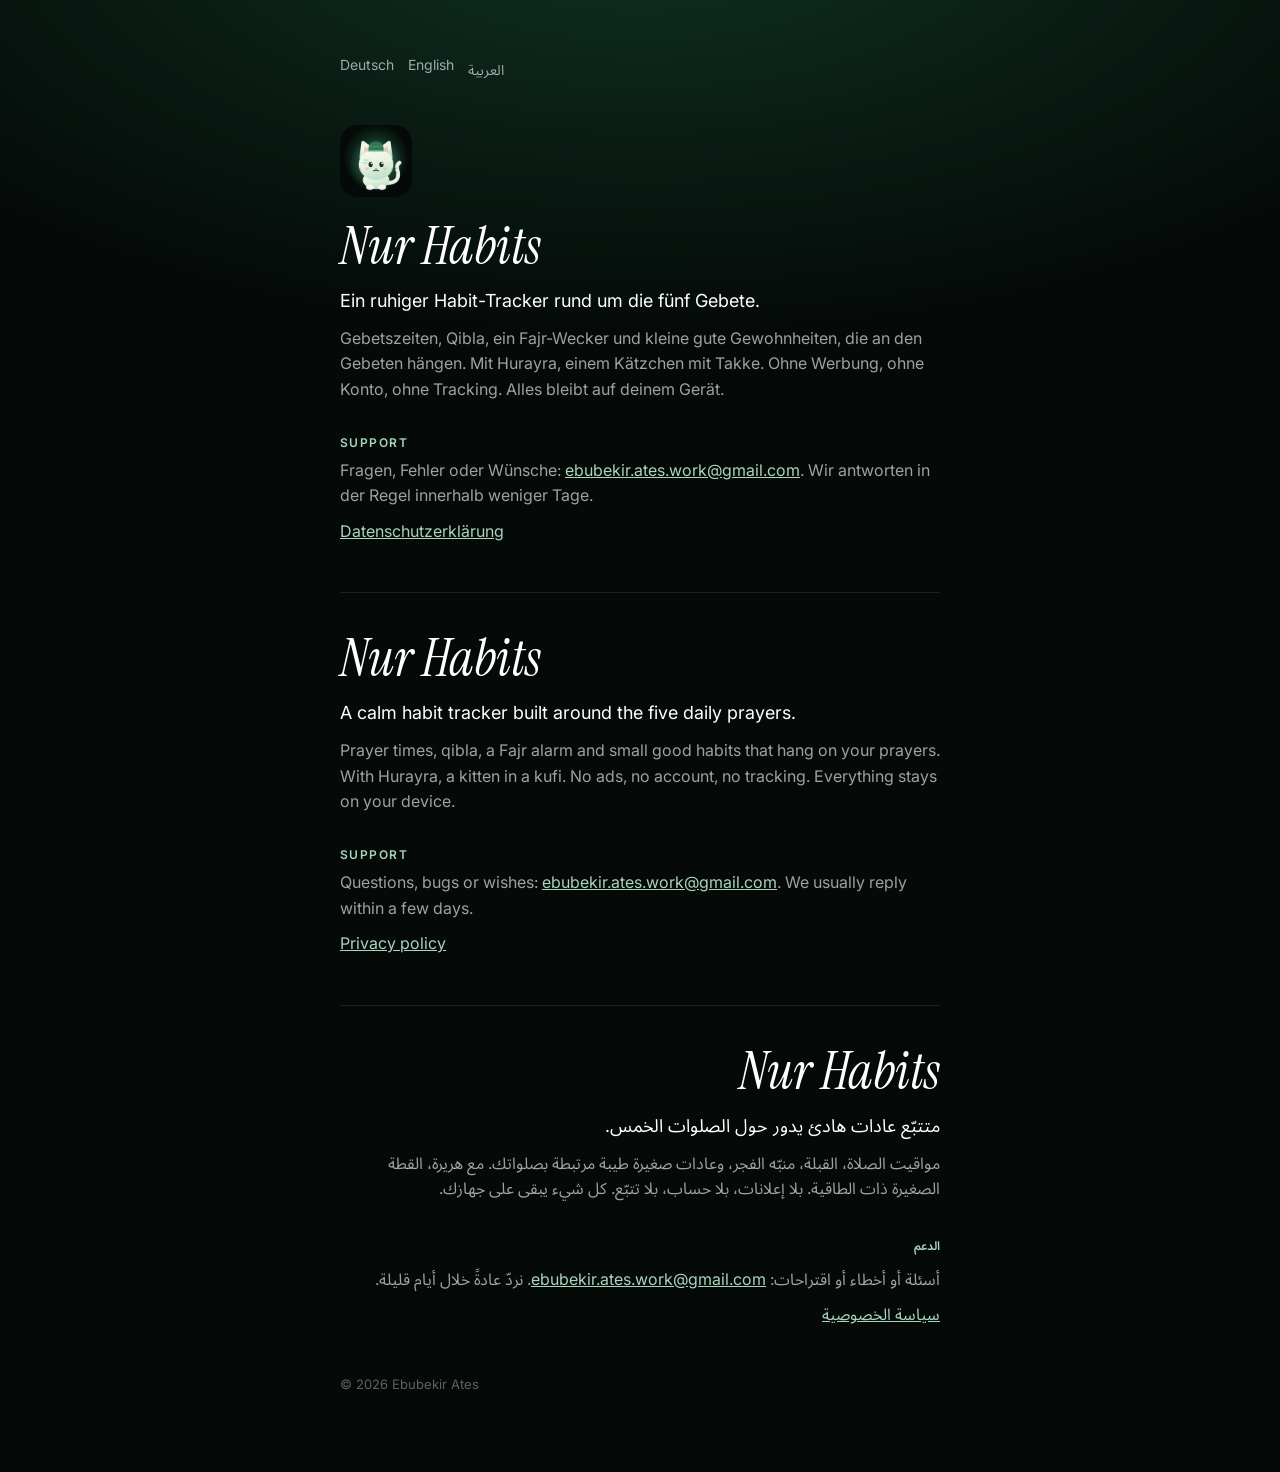
==== index.html @ 1c362f7b "Nur Habits: Startseite und Datenschutz (DE/EN/AR) Co-Authored-By: Claude Opus 5.5 <noreply@anthropic" ====
<!doctype html>
<html lang="de">
<head>
<meta charset="utf-8">
<meta name="viewport" content="width=device-width, initial-scale=1">
<title>Nur Habits</title>
<meta name="description" content="Nur Habits – ein ruhiger Habit-Tracker rund um die fünf Gebete. A calm habit tracker built around the five daily prayers.">
<link rel="icon" href="icon.png">
<link rel="stylesheet" href="https://fonts.googleapis.com/css2?family=Inter:wght@400;600&family=Instrument+Serif:ital@1&family=Noto+Sans+Arabic:wght@400;600&display=swap">
<link rel="stylesheet" href="style.css">
</head>
<body>
<main>
  <nav><a href="#de">Deutsch</a><a href="#en">English</a><a href="#ar">العربية</a></nav>
  <img class="logo" src="icon.png" alt="Nur Habits">
  <section id="de" lang="de">
    <h1>Nur Habits</h1>
    <p class="lead">Ein ruhiger Habit-Tracker rund um die fünf Gebete.</p>
    <p>Gebetszeiten, Qibla, ein Fajr-Wecker und kleine gute Gewohnheiten, die an den Gebeten hängen. Mit Hurayra, einem Kätzchen mit Takke. Ohne Werbung, ohne Konto, ohne Tracking. Alles bleibt auf deinem Gerät.</p>
    <h2>Support</h2>
    <p>Fragen, Fehler oder Wünsche: <a href="mailto:ebubekir.ates.work@gmail.com">ebubekir.ates.work@gmail.com</a>. Wir antworten in der Regel innerhalb weniger Tage.</p>
    <p><a href="datenschutz.html#de">Datenschutzerklärung</a></p>
  </section>
  <section id="en" lang="en">
    <h1>Nur Habits</h1>
    <p class="lead">A calm habit tracker built around the five daily prayers.</p>
    <p>Prayer times, qibla, a Fajr alarm and small good habits that hang on your prayers. With Hurayra, a kitten in a kufi. No ads, no account, no tracking. Everything stays on your device.</p>
    <h2>Support</h2>
    <p>Questions, bugs or wishes: <a href="mailto:ebubekir.ates.work@gmail.com">ebubekir.ates.work@gmail.com</a>. We usually reply within a few days.</p>
    <p><a href="datenschutz.html#en">Privacy policy</a></p>
  </section>
  <section id="ar" lang="ar" dir="rtl">
    <h1>Nur Habits</h1>
    <p class="lead">متتبّع عادات هادئ يدور حول الصلوات الخمس.</p>
    <p>مواقيت الصلاة، القبلة، منبّه الفجر، وعادات صغيرة طيبة مرتبطة بصلواتك. مع هريرة، القطة الصغيرة ذات الطاقية. بلا إعلانات، بلا حساب، بلا تتبّع. كل شيء يبقى على جهازك.</p>
    <h2>الدعم</h2>
    <p>أسئلة أو أخطاء أو اقتراحات: <a href="mailto:ebubekir.ates.work@gmail.com">ebubekir.ates.work@gmail.com</a>. نردّ عادةً خلال أيام قليلة.</p>
    <p><a href="datenschutz.html#ar">سياسة الخصوصية</a></p>
  </section>
  <footer>© 2026 Ebubekir Ates</footer>
</main>
</body>
</html>
---- style.css ----
:root { --bg: #050907; --ink: #fff; --dim: rgba(255,255,255,.62); --faint: rgba(255,255,255,.36); --mint: #A8D5BC; --line: rgba(255,255,255,.1); }
* { box-sizing: border-box; }
body { margin: 0; background: radial-gradient(120% 80% at 50% -10%, #0F3324 0%, var(--bg) 60%) fixed, var(--bg); color: var(--ink); font-family: 'Inter', -apple-system, 'Segoe UI', 'Noto Sans Arabic', sans-serif; }
main { max-width: 640px; margin: 0 auto; padding: 56px 20px 80px; }
nav { display: flex; gap: 14px; font-size: 14px; margin-bottom: 40px; }
nav a { color: var(--dim); text-decoration: none; } nav a:hover { color: var(--mint); }
.logo { width: 72px; height: 72px; border-radius: 18px; margin-bottom: 20px; }
h1 { font-family: 'Instrument Serif', Georgia, serif; font-style: italic; font-weight: 400; font-size: 52px; line-height: 1; margin: 0 0 14px; }
h2 { font-size: 12px; font-weight: 600; letter-spacing: .12em; text-transform: uppercase; color: var(--mint); margin: 32px 0 8px; }
section[dir=rtl] h2 { letter-spacing: 0; }
p, li { font-size: 16px; line-height: 1.6; color: var(--dim); margin: 0 0 10px; }
p.lead { font-size: 18px; color: var(--ink); }
a { color: var(--mint); }
ul { padding-inline-start: 20px; margin: 0 0 10px; }
section + section { border-top: 1px solid var(--line); margin-top: 48px; padding-top: 40px; }
footer { margin-top: 48px; font-size: 13px; color: var(--faint); }
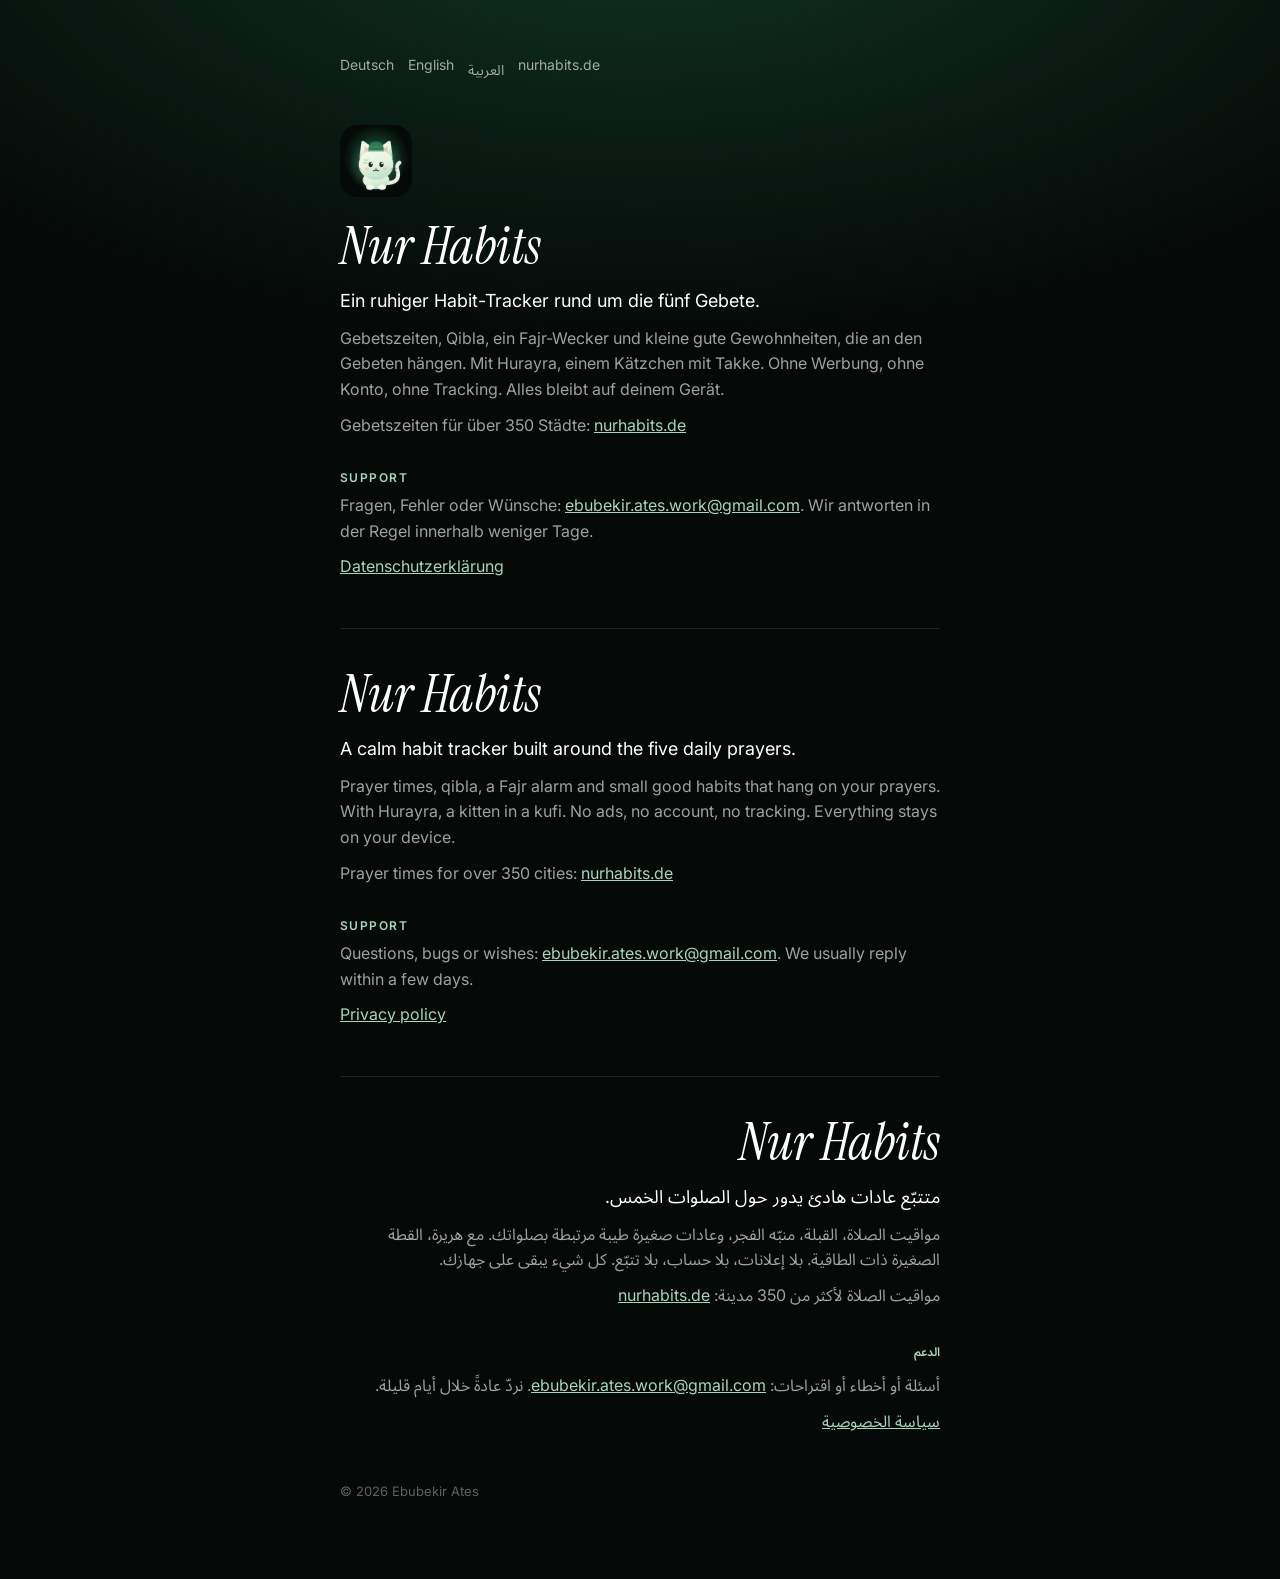
==== commit 7ebe9bad: "Startseite: Link auf nurhabits.de (Gebetszeiten für über 350 Städte) Co-Authored-By: Claude Opus 5.5" ====
--- a/index.html
+++ b/index.html
@@ -11,12 +11,13 @@
 </head>
 <body>
 <main>
-  <nav><a href="#de">Deutsch</a><a href="#en">English</a><a href="#ar">العربية</a></nav>
+  <nav><a href="#de">Deutsch</a><a href="#en">English</a><a href="#ar">العربية</a><a href="https://nurhabits.de/">nurhabits.de</a></nav>
   <img class="logo" src="icon.png" alt="Nur Habits">
   <section id="de" lang="de">
     <h1>Nur Habits</h1>
     <p class="lead">Ein ruhiger Habit-Tracker rund um die fünf Gebete.</p>
     <p>Gebetszeiten, Qibla, ein Fajr-Wecker und kleine gute Gewohnheiten, die an den Gebeten hängen. Mit Hurayra, einem Kätzchen mit Takke. Ohne Werbung, ohne Konto, ohne Tracking. Alles bleibt auf deinem Gerät.</p>
+    <p>Gebetszeiten für über 350 Städte: <a href="https://nurhabits.de/de/">nurhabits.de</a></p>
     <h2>Support</h2>
     <p>Fragen, Fehler oder Wünsche: <a href="mailto:ebubekir.ates.work@gmail.com">ebubekir.ates.work@gmail.com</a>. Wir antworten in der Regel innerhalb weniger Tage.</p>
     <p><a href="datenschutz.html#de">Datenschutzerklärung</a></p>
@@ -25,6 +26,7 @@
     <h1>Nur Habits</h1>
     <p class="lead">A calm habit tracker built around the five daily prayers.</p>
     <p>Prayer times, qibla, a Fajr alarm and small good habits that hang on your prayers. With Hurayra, a kitten in a kufi. No ads, no account, no tracking. Everything stays on your device.</p>
+    <p>Prayer times for over 350 cities: <a href="https://nurhabits.de/en/">nurhabits.de</a></p>
     <h2>Support</h2>
     <p>Questions, bugs or wishes: <a href="mailto:ebubekir.ates.work@gmail.com">ebubekir.ates.work@gmail.com</a>. We usually reply within a few days.</p>
     <p><a href="datenschutz.html#en">Privacy policy</a></p>
@@ -33,6 +35,7 @@
     <h1>Nur Habits</h1>
     <p class="lead">متتبّع عادات هادئ يدور حول الصلوات الخمس.</p>
     <p>مواقيت الصلاة، القبلة، منبّه الفجر، وعادات صغيرة طيبة مرتبطة بصلواتك. مع هريرة، القطة الصغيرة ذات الطاقية. بلا إعلانات، بلا حساب، بلا تتبّع. كل شيء يبقى على جهازك.</p>
+    <p>مواقيت الصلاة لأكثر من 350 مدينة: <a href="https://nurhabits.de/ar/">nurhabits.de</a></p>
     <h2>الدعم</h2>
     <p>أسئلة أو أخطاء أو اقتراحات: <a href="mailto:ebubekir.ates.work@gmail.com">ebubekir.ates.work@gmail.com</a>. نردّ عادةً خلال أيام قليلة.</p>
     <p><a href="datenschutz.html#ar">سياسة الخصوصية</a></p>
